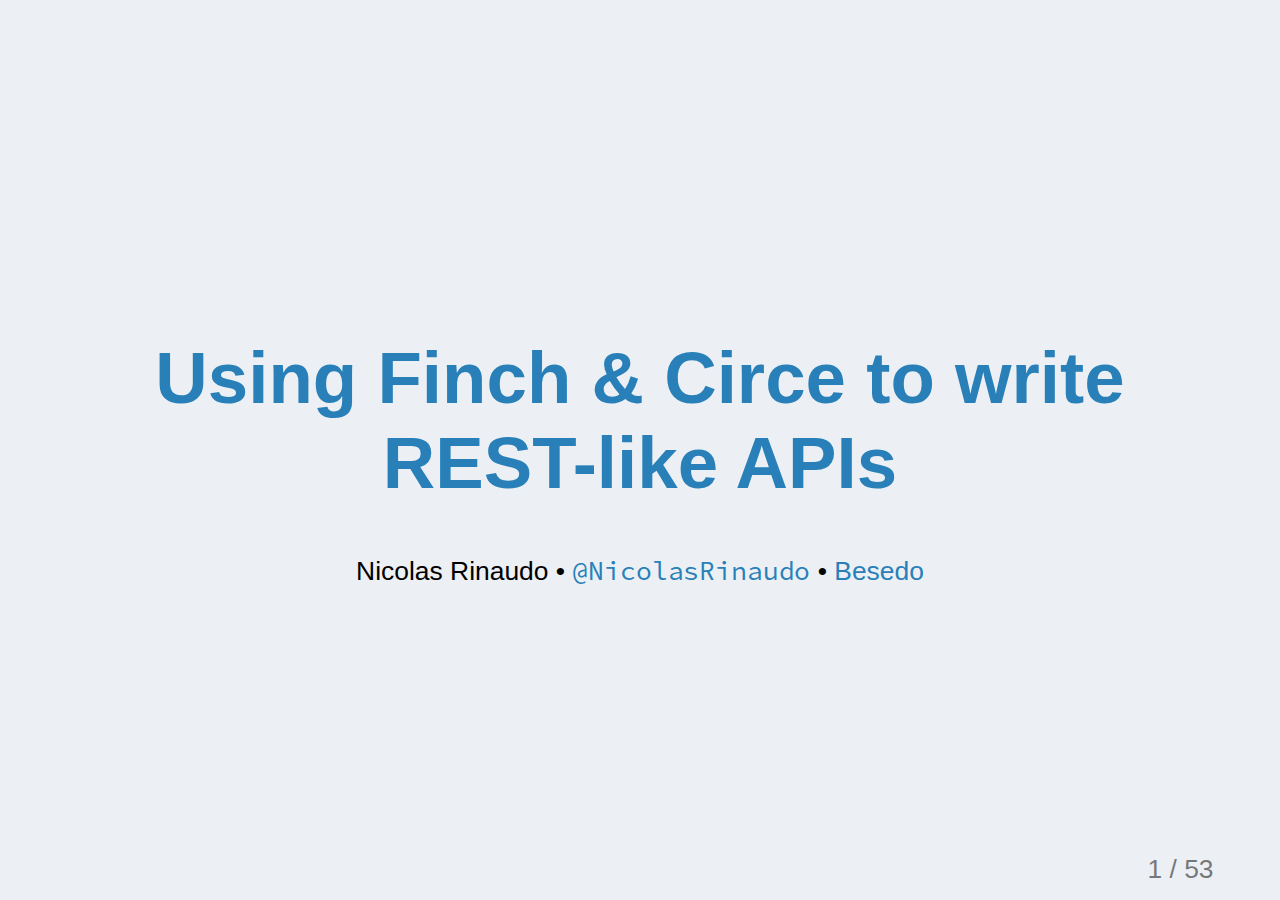
==== index.html @ b2123c6b "updated site" ====
<!DOCTYPE html>
<html>
  <head>
    <title>Basic Finch</title>
    <meta http-equiv="Content-Type" content="text/html; charset=UTF-8"/>
    <link rel="stylesheet" type="text/css" href="css/style.css"/>
  </head>
  <body>
      <textarea id="source">
class: center, middle

# Using Finch & Circe to write REST-like APIs

Nicolas Rinaudo • [`@NicolasRinaudo`](https://twitter.com/NicolasRinaudo) • [Besedo](http://besedo.com)

---
## Overview

The purpose of this workshop is to get a simple REST-like API working using [Finch] and [circe].

By the end, you should be comfortable enough with the basics to be able to figure the rest out for yourself.

--

We'll go through the following steps:

* implement the core of a simple business case
* serialise its data types to and from JSON using [circe]
* make it available as a web API using [Finch]

---
class: center, middle
# Business case: moderation

---

## Workflow

* a document gets in the system

--

* it's evaluated against moderation rules

--

* depending on the outcome of the rules, it's either accepted or rejected.


---

## Document types

A _classified ad_ is composed of:

* a unique identifier ([`UUID`](https://docs.oracle.com/javase/7/docs/api/java/util/UUID.html))
* a textual description ([`String`](https://docs.oracle.com/javase/7/docs/api/java/lang/String.html))
* a price ([`Float`](http://www.scala-lang.org/api/2.12.2/scala/Float.html))

--

An _online profile_ is composed of:

* a unique identifier ([`UUID`](https://docs.oracle.com/javase/7/docs/api/java/util/UUID.html))
* a textual teaser ([`String`](https://docs.oracle.com/javase/7/docs/api/java/lang/String.html))
* a textual description ([`String`](https://docs.oracle.com/javase/7/docs/api/java/lang/String.html))
* the age of its owner ([`Int`](http://www.scala-lang.org/api/2.12.2/scala/Int.html))

---

## Moderation rules


A _classified ad_ is moderated according to this rule:

```scala
if(price > 1000F) reject
else              accept
```

--

An _online profile_ is moderated according to this rule:

```scala
if(age < 18) reject
else         accept
```

---
class: center, middle
# 1st Exercise: data modelling

---

## Tasks

* create the required data types
  * _hint_: remember our [previous session](https://nrinaudo.github.io/talk-data-representation/#1)
  * _hint_: don't forget you also need a result type

* implement the moderation logic
  * _hint_: write a `Document ⇒ Decision`
  * _hint_: think of [pattern matching](http://docs.scala-lang.org/tutorials/tour/pattern-matching.html)

* _optional_: write simple tests
  * _hint_: you could use [scalacheck] or [scalatest] to write some quick tests. The project is already set up with both

---
class: center, middle
# JSON handling: [circe]

---
## General concepts

[circe] works with an AST - an abstract representation of JSON documents: [`Json`]

--

When working with [circe], you tell it how to:

* encode data: turn your types into [`Json`]
* decode data: turn [`Json`] into your types

--

Serialisation / deserialisation is handled for you

---
## Syntax

[circe] provides useful syntax to help you work with [`Json`]:

```scala
import io.circe.syntax._
```

--

This lets us encode data:

```scala
val json = List(1, 2, 3).asJson
// json: io.circe.Json =
// [
//   1,
//   2,
//   3
// ]
```

--

And decode it:

```scala
json.as[List[Int]]
// res0: io.circe.Decoder.Result[List[Int]] = Right(List(1, 2, 3))
```

---

## Encoding JSON

This is achieved by the [`Encoder`] type class:

If there exists an implicit [`Encoder[A]`][`Encoder`] in scope, you can call [`asJson`] on values of type `A`.

--

```scala
case class Foo(i: Int, b: Boolean)
```

```scala
import io.circe._

implicit val fooEncoder = Encoder.forProduct2("i", "b") { f: Foo ⇒
  (f.i, f.b)
}
```

---

## Encoding JSON ²


This lets us:

```scala
val jsonFoo = Foo(1, true).asJson
// jsonFoo: io.circe.Json =
// {
//   "i" : 1,
//   "b" : true
// }
```

---


## Decoding JSON

This is achieved by the [`Decoder`] type class:

If there exists an implicit [`Decoder[A]`][`Decoder`] in scope, you can call [`as[A]`][`as`] on values of type [`Json`]

--

```scala
implicit val fooDecoder = Decoder.forProduct2("i", "b")(Foo.apply)
```

--

This lets us:

```scala
jsonFoo.as[Foo]
// res2: io.circe.Decoder.Result[Foo] = Right(Foo(1,true))
```

---
class: center, middle
# 2nd Exercise: JSON encoding / decoding

---

## Tasks

See next slides for data examples.

* create a [`Decoder`] for your `Document` type
  * _hint_: consider splitting into multiple [`Decoder`] instances and gluing them together
  * _hint_: resources can be accessed through [`Source.fromResource`]
  * _hint_: `io.circe.parser` has utilities to turn `String` into [`Json`]

* create an [`Encoder`] for your `Decision` type
  * _hint_: see next slide for data examples

* _optional_: write simple tests
  * _hint_: if using [scalacheck], consider writing [`Decoder`] and [`Encoder`] instances for all types and making sure encoding and decoding yields the original document

---

## Sample data: classified ad

```json
{
    "type":  "ad",
    "id":    "346c1b67-1b6b-47cd-8e2f-c6b92b1fc278",
    "price": 10,
    "body":  "Selling my pet alligator"
}
```

Available as resource `/ad.json`

---

## Sample data: online profile

```json
{
    "type":   "profile",
    "id":     "40c4f88b-f32e-4a20-9b70-b9f55e43709d",
    "teaser": "Do you like alligators?",
    "age":    19,
    "body":   "I'm all about them, they're so toothy"
}
```

Available as resource `/profile.json`

---

## Sample data: decision

```json
{
    "id":       "40c4f88b-f32e-4a20-9b70-b9f55e43709d",
    "decision": "accept"
}
```


---
class: center, middle
# REST-like API: [Finch]

---

## General Concepts

[Finch] works around the concept of [`Endpoint`]:

* checks whether an HTTP request matches
* turns matches into responses

--

Endpoints are combined, and turned into an HTTP service through [`toService`]

---

## Endpoints: segments

Declaring an endpoint on a specific path:

```scala
import io.finch._

val path = "path" :: "to" :: "endpoint"
```

--

This only matches requests to `/path/to/endpoint`:

```scala
path(Input.get("/path/to/endpoint")).isMatched
// res4: Boolean = true

path(Input.get("/foo/bar")).isMatched
// res5: Boolean = false
```

---

## Endpoints: segments ²

You can analyse segments in the path:

```scala
val path = "num" :: int
```

--

This only matches requests to `/num/[0-9]+`:

```scala
path(Input.get("/num/123")).isMatched
// res6: Boolean = true

path(Input.get("/num/foo")).isMatched
// res7: Boolean = false
```

---

## Endpoints: methods

Endpoints can be made to match a specific HTTP verb:

```scala
val method = post("num" :: int)
```

--

This only matches POST requests:

```scala
method(Input.post("/num/123")).isMatched
// res8: Boolean = true

method(Input.get("/num/123")).isMatched
// res9: Boolean = false
```

---

## Endpoints: request entity bodies

Endpoints can expect and decode an entity body:

```scala
import io.finch.circe._

val body = post("body" :: jsonBody[List[Int]])
```

--

This extracts the specified request entity body:

```scala
body(Input.post("/body").
  withBody[Application.Json](List(1, 2, 3))).
  awaitOutputUnsafe().get.value
// res11: List[Int] = List(1, 2, 3)
```

---

## Endpoints: mapping on output

You can of course run code on a request:

```scala
val body = post("body" :: jsonBody[List[Int]]) { is: List[Int] ⇒
  Ok(is.foldLeft(0)(_ + _))
}
```

--

This sums the content of the specified JSON-formatted list of ints:

```scala
body(Input.post("/body").
  withBody[Application.Json](List(1, 2, 3))).
  awaitOutputUnsafe().get.value
// res12: Int = 6
```

---

## Providing multiple endpoints

Using `:+:`, you can work with multiple endpoints:

```scala
val alt = ("num" :: int) :+: ("bool" :: boolean)
```

--

This matches only on `/num/[0-9]+` and `/bool/(true|false)`:

```scala
alt(Input.get("/num/123")).isMatched
// res13: Boolean = true

alt(Input.get("/bool/true")).isMatched
// res14: Boolean = true

alt(Input.get("/foo/bar")).isMatched
// res15: Boolean = false
```

---

## Turning endpoints into services

Once you're satisfied with your endpoint(s), just call [`toService`]:

```scala
import com.twitter.finagle.Http
import com.twitter.util.Await

Await.ready(Http.server.serve(":8081", ("num" :: int).toService))
```

---
class: center, middle
# 3rd Exercise: REST-like service

---

## Tasks

* write a moderation endpoint
  * _hint_: you should already have all the necessary encoders and decoders

* turn your endpoint into a complete moderation service

* _optional_: see if you can add basic auth
  * _hint_: your project already includes the appropriate dependency

* _optional_: write simple tests
  * _hint_: you could compare the output of your moderation function with that of the endpoint


---
class: center, middle
# Wrapping things up

---

## What we learned

* Encoding / decoding JSON with [circe]

* Making REST-like web services with [Finch]

* Bringing the two together in a way that clearly separates core logic from the communication layer

---

## Next steps

We've barely scratched the surface of what [circe] and [Finch] offer.

While these projects' documentations are good in themselves, they're also examples of well crafted Scala projects. Don't hesitate
to grab the source and learn from it.

---
class: center, middle
# Thanks!

[circe]:http://circe.io
[Finch]:https://github.com/finagle/finch
[scalacheck]:https://scalacheck.org
[scalatest]:http://www.scalatest.org
[`Json`]:http://circe.github.io/circe/api/io/circe/Json.html
[`Decoder`]:http://circe.github.io/circe/api/io/circe/Decoder.html
[`Encoder`]:http://circe.github.io/circe/api/io/circe/Encoder.html
[`asJson`]:http://circe.github.io/circe/api/io/circe/syntax/package$$EncoderOps.html#asJson(implicitencoder:io.circe.Encoder[A]):io.circe.Json
[`as`]:http://circe.github.io/circe/api/io/circe/Json.html#as[A](implicitd:io.circe.Decoder[A]):io.circe.Decoder.Result[A]
[`Source.fromResource`]:https://www.scala-lang.org/api/2.12.2/scala/io/Source$.html#fromResource(resource:String,classLoader:ClassLoader)(implicitcodec:scala.io.Codec):scala.io.BufferedSource
[`Endpoint`]:http://finagle.github.io/finch/api/io/finch/Endpoint.html
[`toService`]:http://finagle.github.io/finch/api/io/finch/Endpoint.html#toService(implicittr:io.finch.internal.ToResponse.Aux[A,io.finch.Application.Json],implicittre:io.finch.internal.ToResponse.Aux[Exception,io.finch.Application.Json]):com.twitter.finagle.Service[com.twitter.finagle.http.Request,com.twitter.finagle.http.Response]

    </textarea>
    <script src="js/remark.js" type="text/javascript">
    </script>
    <script type="text/javascript">
        var slideshow = remark.create({
        highlightStyle: 'solarized-dark'
      });
    </script>
  </body>
</html>
---- css/style.css ----
@font-face {
    font-family: 'Source Code Pro';
    src: url('SourceCodePro-Regular.otf.woff') format('woff');
    font-weight: normal;
    font-style: normal;
}

body {
    font-family:    "Helvetica Neue", Helvetica, Arial, sans-serif;
    margin:         0;
	padding:        0;
	border:         0;
	vertical-align: baseline;
}

.remark-inline-code, .remark-code {
    font-family: "Source Code Pro";
}

.remark-code {
    border-radius: 5px;
    border: 1px solid #dfdedc;
    white-space: pre-wrap;       /* CSS 3 */
    white-space: -moz-pre-wrap;  /* Mozilla, since 1999 */
    white-space: -pre-wrap;      /* Opera 4-6 */
    white-space: -o-pre-wrap;    /* Opera 7 */
    word-wrap: break-word;       /* Internet Explorer 5.5+ */
}

.remark-slide-content, .remark-slide-container {
    background: #ecf0f4;
}

.remark-slide-scaler {
    box-shadow: none;
}

h1, h2, h3 {
    color: #2980b9;
}

h2, h3 {
    border-bottom: 1px solid #2980b9;
}

a {
    color: #2980b9;
    text-decoration: none;
}

ul li p {
    padding: 0;
    margin-top: 10px;
    margin-bottom: 10px;
}

ul li ul {
    margin-bottom: 40px;
}

blockquote {
  background: #f9f9f9;
  border-left: 10px solid #dfdedc;
  margin: 1.5em 10px;
  padding: 0.5em 10px;
  quotes: "\201C""\201D""\2018""\2019";
  color: #5f5e5c;
  border-top-right-radius: 5px;
  border-bottom-right-radius: 5px;
}

blockquote p {
  display: inline;
}
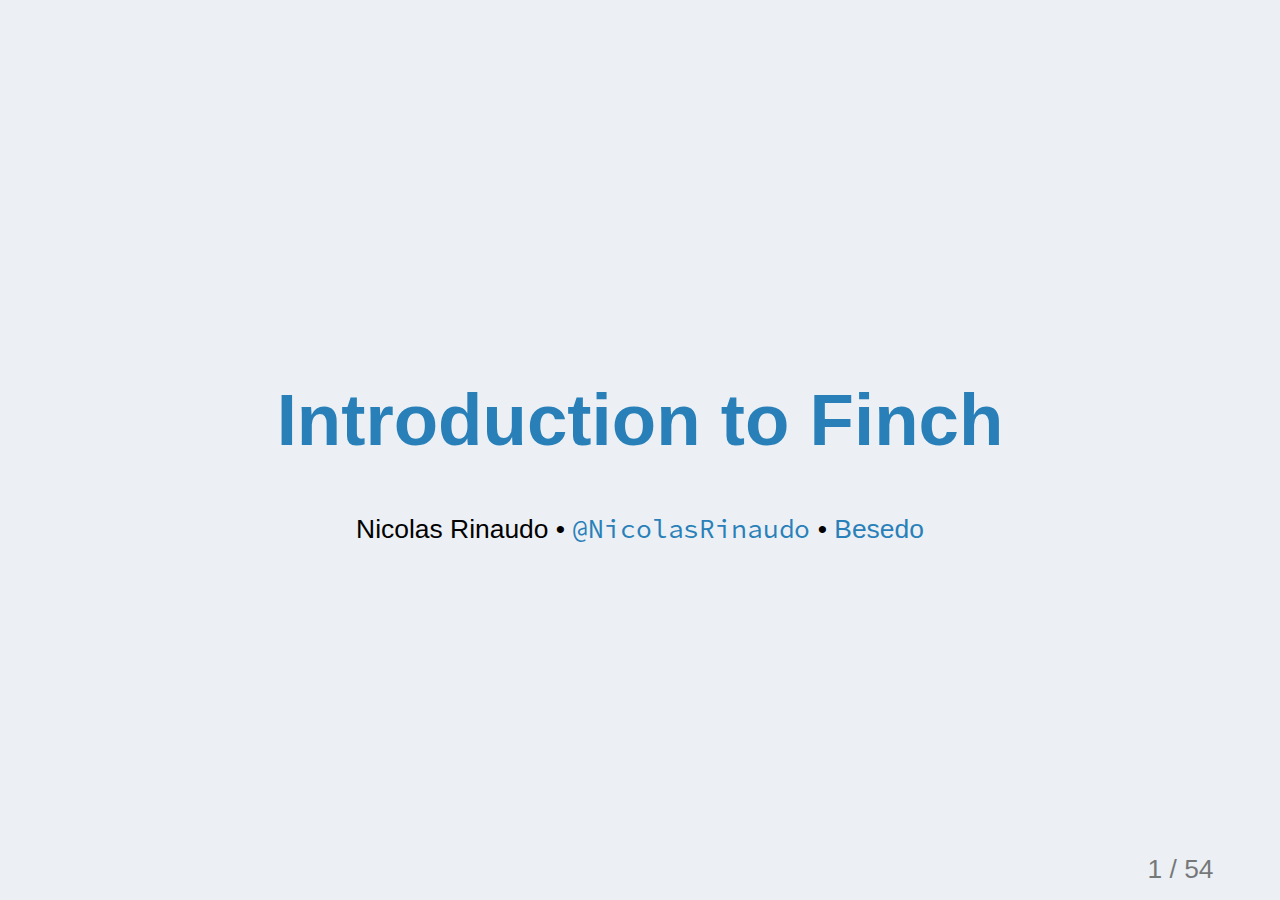
==== commit 060fa9fd: "updated site" ====
--- a/index.html
+++ b/index.html
@@ -1,7 +1,7 @@
 <!DOCTYPE html>
 <html>
   <head>
-    <title>Basic Finch</title>
+    <title>Introduction to Finch</title>
     <meta http-equiv="Content-Type" content="text/html; charset=UTF-8"/>
     <link rel="stylesheet" type="text/css" href="css/style.css"/>
   </head>
@@ -9,7 +9,7 @@
       <textarea id="source">
 class: center, middle
 
-# Using Finch & Circe to write REST-like APIs
+# Introduction to Finch
 
 Nicolas Rinaudo • [`@NicolasRinaudo`](https://twitter.com/NicolasRinaudo) • [Besedo](http://besedo.com)
 
@@ -495,6 +495,20 @@
 
 While these projects' documentations are good in themselves, they're also examples of well crafted Scala projects. Don't hesitate
 to grab the source and learn from it.
+
+---
+
+## More information
+
+Slides available on https://nrinaudo.github.io/workshop-finch/
+
+Find me on Twitter ([`@NicolasRinaudo`](https://twitter.com/NicolasRinaudo))
+
+Get in touch with [`Besedo`](https://twitter.com/besedo_official), we're always on the lookout for Scala talent
+
+Slides backed by [remark.js](https://remarkjs.com/) and [Rob Norris](https://twitter.com/tpolecat)' amazing
+[tut](https://github.com/tpolecat/tut)
+
 
 ---
 class: center, middle
